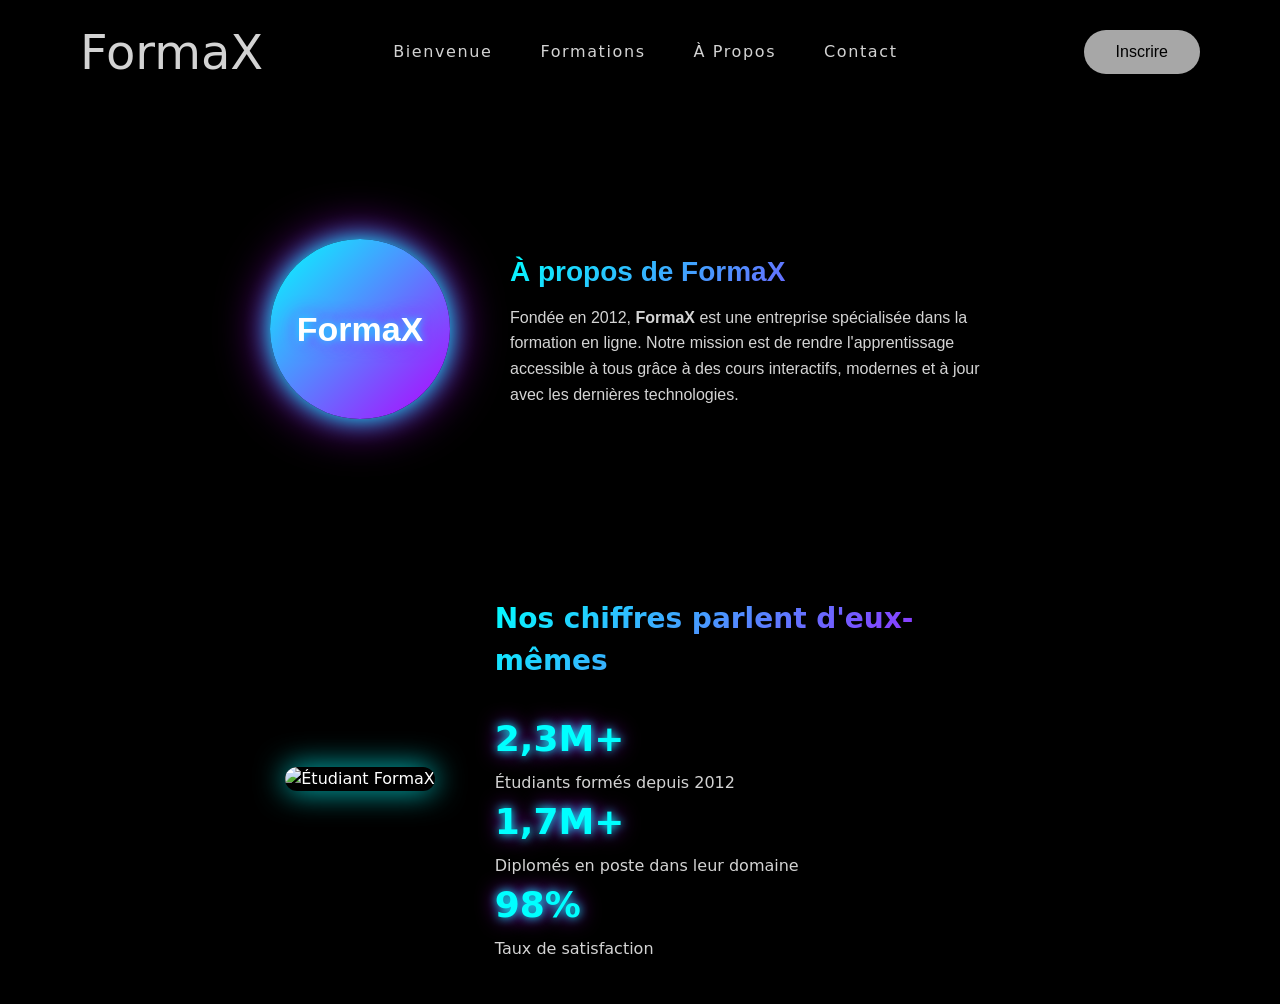
==== projet3final/aPropos.html @ 157f28b0 "first commit for this project" ====
<!DOCTYPE html>
<html lang="en">
<head>
    <meta charset="UTF-8">
    <meta name="viewport" content="width=device-width, initial-scale=1.0">
    <title>Document</title>
    <link rel="stylesheet" href="style.css">
    <link rel="stylesheet" href="style2.css">
    <link href="https://unpkg.com/aos@2.3.1/dist/aos.css" rel="stylesheet">
</head>
<body>
    <header>
        <h1 data-aos="fade-down" data-aos-duration="1500" class="logo">FormaX</h1>

        <nav>
            <a data-aos="fade-down" data-aos-duration="1500" href="Bienvenue.html">Bienvenue</a>
            <a data-aos="fade-down" data-aos-duration="2000" href="listeFormation.html">Formations</a>
            <a data-aos="fade-down" data-aos-duration="2500" href="aPropos.html">À Propos</a>
            <a data-aos="fade-down" data-aos-duration="3000" href="Contact.html">Contact</a>
        </nav>

        <button data-aos="fade-down" data-aos-duration="1500" class="btn-inscrire">Inscrire</button>
    </header>

    <section class="apropos" id="apropos">
        <div class="apropos-img">
            FormaX
        </div>

        <div data-aos="flip-left" data-aos-duration="1500" class="apropos-text">
            <h2>À propos de FormaX</h2>
            <p>Fondée en 2012, <strong>FormaX</strong> est une entreprise spécialisée dans la formation en ligne.  
        Notre mission est de rendre l'apprentissage accessible à tous grâce à des cours interactifs, modernes et à jour avec les dernières technologies.</p>
        </div>
    </section>

    <section class="stats-section">
        <div data-aos="fade-right" data-aos-duration="2000" class="stats-image">
            <img src="images/etudiants.jpg" alt="Étudiant FormaX">
        </div>
        
        <div data-aos="fade-up" data-aos-duration="2500" class="stats-info">
            <h2>Nos chiffres parlent d'eux-mêmes</h2>
            <div class="stats list">
                <div class="stat">
                    <h3>2,3M+</h3>
                    <p>Étudiants formés depuis 2012</p>
                </div>
                <div class="stat">
                    <h3>1,7M+</h3>
                    <p>Diplomés en poste dans leur domaine</p>
                </div>
                <div class="stat">
                    <h3>98%</h3>
                    <p>Taux de satisfaction</p>
                </div>
            </div>
        </div>


    </section>
    <script src="https://unpkg.com/aos@2.3.1/dist/aos.js"></script>
    <script>AOS.init();</script>
    <script src="javascript.js" ></script>
</body>
</html>
















<!--
<!DOCTYPE html>
<html lang="en">
<head>
    <meta charset="UTF-8">
    <meta name="viewport" content="width=device-width, initial-scale=1.0">
    <title>Document</title>
    <link rel="stylesheet" href="style.css">
</head>
<body>
    <main>
    <div class="contenu">
        <div data-aos="fade-zoom-in"
            data-aos-easing="ease-in-back"
            data-aos-delay="300"
            data-aos-offset="0" data-aos-duration="1500" class="tag-box">
            <div class="tag">Introducing &wedbar;</div>
        </div>

        <h1 data-aos="fade-zoom-in"
            data-aos-easing="ease-in-back"
            data-aos-delay="300"
            data-aos-offset="0" data-aos-duration="2000">EMAIL FOR<br>DEVELOPPERS</h1>
        <p data-aos="fade-zoom-in"
            data-aos-easing="ease-in-back"
            data-aos-delay="300"
            data-aos-offset="0" data-aos-duration="2500" class="description">
            the best way to reach humans instead of spam folder,
            deliver transactional and marketing emails at scale
        </p>
        <div data-aos="fade-zoom-in"
            data-aos-easing="ease-in-back"
            data-aos-delay="300"
            data-aos-offset="0" data-aos-duration="3000" class="buttons">
            <a href="#" class="button-get-started">Documentation</a>
            <a href="#" class="btn-signing-main">Get Started</a>
        </div>
    </div>
</main>

</body>
</html> -->
---- projet3final/style.css ----
/* Page CSS pour parametre commun entre les pages*/

* {
    margin: 0;
    padding: 0;
    box-sizing: border-box; /*Pour inclure padding et bordure avec element*/
    scroll-behavior: smooth;
}

body {
    font-family: system-ui, -apple-system, BlinkMacSystemFont, 'Segoe UI', Roboto, Oxygen, Ubuntu, Cantarell, 'Open Sans', 'Helvetica Neue', sans-serif;
    background-color: black;
    color: lightgray;
    min-height: 100vh; /*La page prend au moins tout la hauteur du screen */
    line-height: 1.5; /* Pour meilleur lecture, espace entre les lignes*/
}

/*effet ripple avec click sourris*/
.click-glow {
    position: absolute;
    width: 20px;
    height: 20px;
    background: cyan; 
    border-radius: 50%;
    pointer-events: none;
    transform: translate(-50%, -50%) scale(0); /*Pour mettre lanimation sur le centre du click*/
    animation: glowAnim 0.6s forwards; /*Pour ne pas que sa revient brusquement a letat initial, */
    box-shadow: 0 0 10px cyan, 0 0 20px #b400ff;
}

@keyframes glowAnim {
    to {
        transform: translate(-50%, -50%) scale(3);
        opacity: 0; /*pour disparaitre */
    }
}



.image-gradient {
    position: absolute;
    top: 0;
    right: 0;
    opacity: 0.5;
    z-index: -1; /*Garder l'image derriere les autres element*/
}

.layer-blur {
    height: 0;
    width: 30rem;
    position: absolute;
    top: 20%;
    right: 0;
    box-shadow: 0 0 700px 15px white;
    rotate: -30deg;
    z-index: -1;
}

.container {
    width: 100%;
    margin: 0 auto; /* Pour garder centrer, haut et bas 0, gauche et droite auto*/
    padding: 0 2rem;
    position: relative;
    overflow: hidden; /* Si le contenu depasse la largeur, il sera invisible*/
}

header {
    display: flex;
    justify-content: space-between;
    align-items: center;
    padding: 1rem 5rem;
    z-index: 999;
}

header h1{
    margin: 0;
    font-size: 3rem;
    font-weight: 300;
}

nav {
    display: flex;
    align-items: center; /* Aligne vertical par rapport a la boite flex*/
    gap: 3rem; /* Espace de 3rem entre chaque lien */
    margin-left: -5%;
}

nav a {
    font-size: 1rem;
    letter-spacing: 0.1rem;
    transition: color 0.2s ease;
    text-decoration: none;
    color: inherit; /*Prend la couleur du parent (dans ce cas le body)*/

}

nav a:hover {
    color: #a7a7a7;
}

.btn-inscrire {
    background-color: #a7a7a7;
    color: black;
    padding: 0.8rem 2rem;
    border-radius: 50px;
    border: none;
    font-size: 1rem;
    font-weight: 500;
    transition: background-color 0.2s ease;
    cursor: pointer;

}

.btn-inscrire:hover {
    background-color: white;
}

main {
    display: flex;
    align-items: center;
    justify-content: space-between;
    min-height: 100vh;
    padding: 0 5rem;
}

.content {

    flex: 1;
    max-width: 50%;
    /*
    max-width: 40rem;
    margin-left: 10%;
    z-index: 999;
    margin-bottom: 10%; */
}

.robot3d {
    flex: 1;
    height: 500px;
    border: none;
}

.tag-box {
    position: relative;
    width: 18rem;
    height: 2.5rem;
    border-radius: 50px;
    background: linear-gradient(to right, #656565, #7f42a7, #6600c5);
    background-size: 200%;
    animation: animationGradient 2.5s linear infinite;
    box-shadow: 0 0 15px rgba(255,255,255, 0.3);
}   

@keyframes animationGradient {
    to {
        background-position: 200%;
    }
}

.tag-box .tag{
    position: absolute;
    inset: 3px 3px 3px 3px;
    background-color: black;
    border-radius: 50px;
    display: flex;
    align-items: center;
    justify-content: center;
    transition: 0.5s ease;
    cursor: pointer;
}

.tag-box .tag:hover {
    color: #5300a0;
}

.content h1 {
    font-size: 4rem;
    font-weight: 600;
    letter-spacing: 0.1rem;
    margin: 2rem 0;
    line-height: 1.2;
}

.description {
    font-size: 1.2rem;
    letter-spacing: 0.05rem;
    max-width: 35rem;
    color: grey;

}

.buttons {
    display: flex;
    gap: 1rem;
    margin-top: 3rem;
}

.button-get-started {
    color: #5300a0;
    text-decoration: none;
    border: 1px solid #2a2a2a;
    padding: 0.7rem 1.2rem;
    border-radius: 50px;
    font-size: 1.2rem;
    font-weight: 600;
    letter-spacing: 0.1em;
    transition: background-color 0.2s ease;
}

.button-get-started:hover {
    background-color: #1a1a1a;
}

.buttons a {
    text-align: center;
    width: 190px;
}

.btn-signing-main {
    text-decoration: none;
    background-color: lightgray;
    color: black;
    padding: 0.6rem 2.5rem;
    border-radius: 50px;
    font-size: 1.2rem;
    font-weight: 600;
    letter-spacing: 0.1em;
    transition: background-color 0.2s ease;
}

.btn-signing-main:hover {
    background-color: gray;
}
/*
.move3d {
    position: absolute;
    top: 0;
    left: 0%;
}
*/


@media (max-width: 1300px){
    .content {
        margin-top: 85%;
    }

    
}



@media (max-width: 760px){
    header{
        padding: 1rem 0.1rem;
    }
    nav {
        display: none;
    }
    header h1{
        font-size: 2rem;
    }
    .btn-inscrire{
        padding: 0.6rem 1.5rem;
    }
    .content {
        margin-top: 25rem;
    }
    .move-3d{
        scale: 0.5;
        top: -25%;
        right: 0;

    }
    .content{
        max-width: 30rem;
        margin-left: 10%;
    }
    .tag-box {
        width: 12rem;
    }
    .contenu h1{
        font-size: 2.5rem;
    }
    .description{
        font-size: 1rem;
    }
    .button-get-started{
        font-size: 0.8rem;
        padding: 0.5rem 1.2rem;
    }
    .btn-signing-main{
        font-size: 0.8rem;
        padding: 0.8rem 2rem;
    }

}
---- projet3final/style2.css ----
/* Style général de la section À propos */
.apropos {
    display: flex;
    align-items: center;
    justify-content: center;
    gap: 60px;
    height: 50vh;
    padding: 80px 20px;
    color: white;
    font-family: "Poppins", sans-serif;
}

/* Cercle lumineux autour du logo */
.apropos-img {
    width: 180px;
    height: 180px;
    border-radius: 50%;
    background: linear-gradient(135deg, #00ffff, #b400ff);
    display: flex;
    justify-content: center;
    align-items: center;
    font-size: 34px;
    font-weight: bold;
    color: white;
    text-shadow: 0 0 10px #00ffff, 0 0 20px #b400ff;
    box-shadow: 0 0 25px #00ffff, 0 0 50px #b400ff;
    animation: glow 3s infinite alternate;
}

/* Animation du glow (respiration de lumière) */
@keyframes glow {
    from {
        box-shadow: 0 0 20px #00ffff, 0 0 40px #b400ff;
    }
    to {
        box-shadow: 0 0 40px #00ffff, 0 0 80px #b400ff;
    }
}

/* Texte à côté du logo */
.apropos-text {
    max-width: 500px;
    line-height: 1.6;
}

/* Titre avec effet dégradé */
.apropos-text h2 {
    margin-bottom: 10px;
    font-size: 28px;
    background: linear-gradient(135deg, #00ffff, #b400ff);
    -webkit-background-clip: text; /*Degrader a linterieur des lettre*/
    -webkit-text-fill-color: transparent; /*Couleur texte transparent pour couleur du fond apparait*/
}

/* Paragraphe */
.apropos-text p {
    color: #d4d4d4;
    font-size: 16px;
}


.stats-section {
    display: flex;
    align-items: center;
    justify-content: center;
    height: 50vh;
    color: white;
    padding: 40px;
    gap: 60px;
}

.stats-image img {
    width: 420px;
    height: auto;
    border-radius: 20px;
    box-shadow: 0 0 30px rgba(0, 255, 255, 0.8);
    transition: transform 0.4s ease;
}

.stats-image img:hover {
    transform: scale(1.05);
}

.stats-info {
    max-width: 500px;
}

.stats-info h2 {
    font-size: 28px;
    margin-bottom: 30px;
    background: linear-gradient(135deg, #00ffff, #b400ff);
    -webkit-background-clip: text;
    -webkit-text-fill-color: transparent;
}


.stats-list {
    display: flex;
    flex-direction: column;
    gap: 20px;
}

.stat h3 {
    font-size: 36px;
    font-weight: bold;
    color: #00ffff;
    margin: 0;
    text-shadow: 0 0 10px #00ffff, 0 0 20px #b400ff;
}

.stat p {
    color: lightgray;
    font-size: 16px;
    margin: 5px 0 0;
}

#formation {
    margin-bottom: 180px;
}

.formation h2 {
    margin-bottom: 4rem;
}

.formation-container {
    display: grid;
    grid-template-columns: repeat(3,1fr);
    align-items: center;
    gap: 2.5rem;
    padding: 2rem;
}

.formation-container .formation-box {
    position: relative;
    border-radius: 2rem;
    box-shadow: 0 0 1rem cyan;
    overflow: hidden;
    display: flex;
}

.formation-box img {
    width: 100%;
    height: 200px;
    object-fit: cover;
    border-radius: 2rem;
}

.formation-box img {
    width: 100%;
    transition: .5s ease;
}

.formation-box img:hover {
    transform: scale(1.1);
}

.formation-box .formation-layer {
    position: absolute;
    bottom: 0;
    left: 0;
    width: 100%;
    height: 100%;
    background: linear-gradient(rgba(0, 0, 0, .08), cyan);
    display: flex;
    justify-content: center;
    align-items: center;
    flex-direction: column;
    text-align: center;
    padding: 0 4rem;
    transform: translateY(100%);
    transition: .5s ease;
}

.formation-box:hover .formation-layer {
    transform: translateY(0);

}


.formation-layer h4{
    font-size: 2.2rem;
}

.formation-layer p {
    font-size: 1.3rem;
    margin: .3rem  0 1rem;

}

.formation-layer h4, .formation-layer p {
    color: #ff7f50;
    text-shadow: 0 0 5px #00ffff, 0 0 10px #b400ff;
}


.formation-layer a {
    display: inline-flex;
    justify-content: center;
    align-items: center;
    width: 5 rem;
    height: 5rem;
    border-radius: 50%;
    margin-top: -1rem;
}

.formation-layer a i {
    font-size: 1.6rem;
}

.contact {
    text-align: center;
    padding: 5rem 2rem;
}

.contact h2 {
    font-size: 2.5rem;
    margin-bottom: 3rem;
    color: cyan;
    text-shadow: 0 0 10px cyan, 0 0 20px rgba(180, 0, 255, 0.6);
}

.contact form {
    max-width: 70rem;
    margin: 1rem auto;
    text-align: center;
    margin-bottom: 3rem;
}

.contact form .input-box {
    display: flex;
    justify-content: space-between;
    flex-wrap: wrap;
}

.contact form .input-box input, .contact form textarea {
    width: 100%;
    padding: 1.5rem;
    font-size: 1.6rem;
    color: lightslategrey;
    background-color: rgb(55, 70, 85);
    border-radius: .8rem;
    margin: .7rem 0;
}

.contact form .input-box input {
    width: 49%;

}

.contact form textarea {
    resize: none;
}

.contact form #btn-contact {
    margin-top: 2rem;
    cursor: pointer;
    padding: 1rem 2.8rem;
    background: cyan;
    box-shadow: 0 0 1rem cyan;
    font-size: 1.6rem;
    letter-spacing: .1rem;
    font-weight: 600;
    color: rgb(15, 16, 30);
}
---- projet3final/style.css ----
/* Page CSS pour parametre commun entre les pages*/

* {
    margin: 0;
    padding: 0;
    box-sizing: border-box; /*Pour inclure padding et bordure avec element*/
    scroll-behavior: smooth;
}

body {
    font-family: system-ui, -apple-system, BlinkMacSystemFont, 'Segoe UI', Roboto, Oxygen, Ubuntu, Cantarell, 'Open Sans', 'Helvetica Neue', sans-serif;
    background-color: black;
    color: lightgray;
    min-height: 100vh; /*La page prend au moins tout la hauteur du screen */
    line-height: 1.5; /* Pour meilleur lecture, espace entre les lignes*/
}

/*effet ripple avec click sourris*/
.click-glow {
    position: absolute;
    width: 20px;
    height: 20px;
    background: cyan; 
    border-radius: 50%;
    pointer-events: none;
    transform: translate(-50%, -50%) scale(0); /*Pour mettre lanimation sur le centre du click*/
    animation: glowAnim 0.6s forwards; /*Pour ne pas que sa revient brusquement a letat initial, */
    box-shadow: 0 0 10px cyan, 0 0 20px #b400ff;
}

@keyframes glowAnim {
    to {
        transform: translate(-50%, -50%) scale(3);
        opacity: 0; /*pour disparaitre */
    }
}



.image-gradient {
    position: absolute;
    top: 0;
    right: 0;
    opacity: 0.5;
    z-index: -1; /*Garder l'image derriere les autres element*/
}

.layer-blur {
    height: 0;
    width: 30rem;
    position: absolute;
    top: 20%;
    right: 0;
    box-shadow: 0 0 700px 15px white;
    rotate: -30deg;
    z-index: -1;
}

.container {
    width: 100%;
    margin: 0 auto; /* Pour garder centrer, haut et bas 0, gauche et droite auto*/
    padding: 0 2rem;
    position: relative;
    overflow: hidden; /* Si le contenu depasse la largeur, il sera invisible*/
}

header {
    display: flex;
    justify-content: space-between;
    align-items: center;
    padding: 1rem 5rem;
    z-index: 999;
}

header h1{
    margin: 0;
    font-size: 3rem;
    font-weight: 300;
}

nav {
    display: flex;
    align-items: center; /* Aligne vertical par rapport a la boite flex*/
    gap: 3rem; /* Espace de 3rem entre chaque lien */
    margin-left: -5%;
}

nav a {
    font-size: 1rem;
    letter-spacing: 0.1rem;
    transition: color 0.2s ease;
    text-decoration: none;
    color: inherit; /*Prend la couleur du parent (dans ce cas le body)*/

}

nav a:hover {
    color: #a7a7a7;
}

.btn-inscrire {
    background-color: #a7a7a7;
    color: black;
    padding: 0.8rem 2rem;
    border-radius: 50px;
    border: none;
    font-size: 1rem;
    font-weight: 500;
    transition: background-color 0.2s ease;
    cursor: pointer;

}

.btn-inscrire:hover {
    background-color: white;
}

main {
    display: flex;
    align-items: center;
    justify-content: space-between;
    min-height: 100vh;
    padding: 0 5rem;
}

.content {

    flex: 1;
    max-width: 50%;
    /*
    max-width: 40rem;
    margin-left: 10%;
    z-index: 999;
    margin-bottom: 10%; */
}

.robot3d {
    flex: 1;
    height: 500px;
    border: none;
}

.tag-box {
    position: relative;
    width: 18rem;
    height: 2.5rem;
    border-radius: 50px;
    background: linear-gradient(to right, #656565, #7f42a7, #6600c5);
    background-size: 200%;
    animation: animationGradient 2.5s linear infinite;
    box-shadow: 0 0 15px rgba(255,255,255, 0.3);
}   

@keyframes animationGradient {
    to {
        background-position: 200%;
    }
}

.tag-box .tag{
    position: absolute;
    inset: 3px 3px 3px 3px;
    background-color: black;
    border-radius: 50px;
    display: flex;
    align-items: center;
    justify-content: center;
    transition: 0.5s ease;
    cursor: pointer;
}

.tag-box .tag:hover {
    color: #5300a0;
}

.content h1 {
    font-size: 4rem;
    font-weight: 600;
    letter-spacing: 0.1rem;
    margin: 2rem 0;
    line-height: 1.2;
}

.description {
    font-size: 1.2rem;
    letter-spacing: 0.05rem;
    max-width: 35rem;
    color: grey;

}

.buttons {
    display: flex;
    gap: 1rem;
    margin-top: 3rem;
}

.button-get-started {
    color: #5300a0;
    text-decoration: none;
    border: 1px solid #2a2a2a;
    padding: 0.7rem 1.2rem;
    border-radius: 50px;
    font-size: 1.2rem;
    font-weight: 600;
    letter-spacing: 0.1em;
    transition: background-color 0.2s ease;
}

.button-get-started:hover {
    background-color: #1a1a1a;
}

.buttons a {
    text-align: center;
    width: 190px;
}

.btn-signing-main {
    text-decoration: none;
    background-color: lightgray;
    color: black;
    padding: 0.6rem 2.5rem;
    border-radius: 50px;
    font-size: 1.2rem;
    font-weight: 600;
    letter-spacing: 0.1em;
    transition: background-color 0.2s ease;
}

.btn-signing-main:hover {
    background-color: gray;
}
/*
.move3d {
    position: absolute;
    top: 0;
    left: 0%;
}
*/


@media (max-width: 1300px){
    .content {
        margin-top: 85%;
    }

    
}



@media (max-width: 760px){
    header{
        padding: 1rem 0.1rem;
    }
    nav {
        display: none;
    }
    header h1{
        font-size: 2rem;
    }
    .btn-inscrire{
        padding: 0.6rem 1.5rem;
    }
    .content {
        margin-top: 25rem;
    }
    .move-3d{
        scale: 0.5;
        top: -25%;
        right: 0;

    }
    .content{
        max-width: 30rem;
        margin-left: 10%;
    }
    .tag-box {
        width: 12rem;
    }
    .contenu h1{
        font-size: 2.5rem;
    }
    .description{
        font-size: 1rem;
    }
    .button-get-started{
        font-size: 0.8rem;
        padding: 0.5rem 1.2rem;
    }
    .btn-signing-main{
        font-size: 0.8rem;
        padding: 0.8rem 2rem;
    }

}
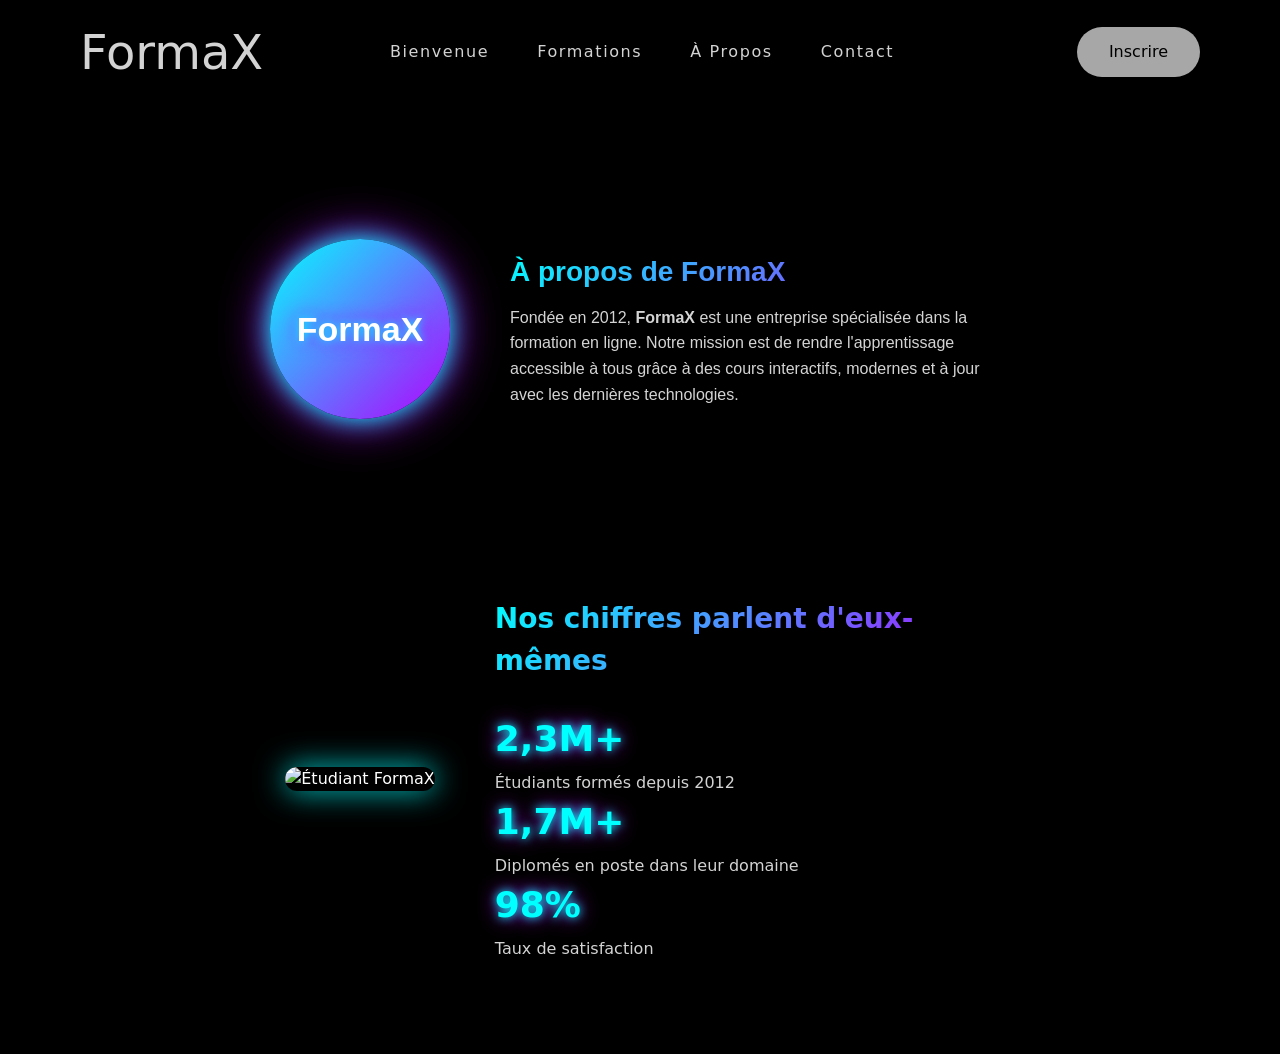
==== commit fc1c21e1: "complete details course final touch" ====
--- a/projet3final/aPropos.html
+++ b/projet3final/aPropos.html
@@ -19,7 +19,13 @@
             <a data-aos="fade-down" data-aos-duration="3000" href="Contact.html">Contact</a>
         </nav>
 
-        <button data-aos="fade-down" data-aos-duration="1500" class="btn-inscrire">Inscrire</button>
+                <a
+          data-aos="fade-down"
+          data-aos-duration="1500"
+          href="Contact.html"
+          class="btn-inscrire"
+          >Inscrire</a
+        >
     </header>
 
     <section class="apropos" id="apropos">
--- a/projet3final/style.css
+++ b/projet3final/style.css
@@ -5,6 +5,11 @@
     padding: 0;
     box-sizing: border-box; /*Pour inclure padding et bordure avec element*/
     scroll-behavior: smooth;
+}
+
+spline-viewer {
+    will-change: transform;
+    transform: translateZ(0);
 }
 
 body {
@@ -51,7 +56,7 @@
     position: absolute;
     top: 20%;
     right: 0;
-    box-shadow: 0 0 700px 15px white;
+    box-shadow: 0 0 200px 12px white;
     rotate: -30deg;
     z-index: -1;
 }
@@ -61,7 +66,8 @@
     margin: 0 auto; /* Pour garder centrer, haut et bas 0, gauche et droite auto*/
     padding: 0 2rem;
     position: relative;
-    overflow: hidden; /* Si le contenu depasse la largeur, il sera invisible*/
+    overflow-x: hidden; /* Si le contenu depasse la largeur, il sera invisible*/
+    overflow-y: visible;
 }
 
 header {
@@ -76,6 +82,12 @@
     margin: 0;
     font-size: 3rem;
     font-weight: 300;
+}
+
+.logo-link {
+    color: inherit;
+    text-decoration: none;
+    display: inline-block;
 }
 
 nav {
@@ -108,11 +120,16 @@
     font-weight: 500;
     transition: background-color 0.2s ease;
     cursor: pointer;
-
+    text-decoration: none;
+    display: inline-block;
 }
 
 .btn-inscrire:hover {
     background-color: white;
+}
+
+spline-viewer {
+  pointer-events: none; /* allow mouse wheel to scroll page */
 }
 
 main {
--- a/projet3final/style2.css
+++ b/projet3final/style2.css
@@ -26,6 +26,12 @@
     box-shadow: 0 0 25px #00ffff, 0 0 50px #b400ff;
     animation: glow 3s infinite alternate;
 }
+
+spline-viewer {
+    will-change: transform;
+    transform: translateZ(0);
+}
+
 
 /* Animation du glow (respiration de lumière) */
 @keyframes glow {
@@ -67,6 +73,7 @@
     color: white;
     padding: 40px;
     gap: 60px;
+    margin-bottom: 50px;
 }
 
 .stats-image img {
@@ -143,6 +150,7 @@
     height: 200px;
     object-fit: cover;
     border-radius: 2rem;
+    display: block;
 }
 
 .formation-box img {
@@ -162,11 +170,13 @@
     height: 100%;
     background: linear-gradient(rgba(0, 0, 0, .08), cyan);
     display: flex;
-    justify-content: center;
+    justify-content: flex-start;
     align-items: center;
     flex-direction: column;
     text-align: center;
-    padding: 0 4rem;
+    padding: 1rem 1.5rem 1.2rem;
+    gap: 0.5rem;
+    overflow: hidden;
     transform: translateY(100%);
     transition: .5s ease;
 }
@@ -178,12 +188,19 @@
 
 
 .formation-layer h4{
-    font-size: 2.2rem;
+    font-size: 1.6rem;
+    line-height: 1.15;
+    margin: 0;
+    word-break: break-word;
+    hyphens: auto;
 }
 
 .formation-layer p {
-    font-size: 1.3rem;
-    margin: .3rem  0 1rem;
+    font-size: 1rem;
+    line-height: 1.3;
+    margin: 0;
+    max-height: 3.9rem;
+    overflow: hidden;
 
 }
 
@@ -197,14 +214,245 @@
     display: inline-flex;
     justify-content: center;
     align-items: center;
-    width: 5 rem;
-    height: 5rem;
+    width: 3.0rem;
+    height: 3.0rem;
     border-radius: 50%;
-    margin-top: -1rem;
+    margin-top: 0.3rem;
+    flex: 0 0 auto;
+    color: white;
+    background: rgba(0, 0, 0, 0.35);
+    border: 1px solid rgba(255, 255, 255, 0.4);
 }
 
 .formation-layer a i {
-    font-size: 1.6rem;
+    font-size: 1.2rem;
+}
+
+/* Formation detail pages */
+.formation-detail {
+    padding: 5rem 2rem 7rem;
+}
+
+.detail-back {
+    max-width: 1100px;
+    margin: 0 auto 2rem;
+}
+
+.back-link {
+    display: inline-flex;
+    align-items: center;
+    gap: 0.6rem;
+    color: cyan;
+    text-decoration: none;
+    font-weight: 600;
+    letter-spacing: 0.05em;
+}
+
+.back-link:hover {
+    color: #a7a7a7;
+}
+
+.detail-hero {
+    max-width: 1100px;
+    margin: 0 auto 3rem;
+    display: grid;
+    grid-template-columns: 1.1fr 0.9fr;
+    gap: 2.5rem;
+    align-items: center;
+}
+
+.detail-badge {
+    display: inline-flex;
+    align-items: center;
+    padding: 0.3rem 0.8rem;
+    border-radius: 999px;
+    font-size: 0.85rem;
+    text-transform: uppercase;
+    letter-spacing: 0.15em;
+    color: #00ffff;
+    border: 1px solid rgba(0, 255, 255, 0.4);
+    background: rgba(0, 0, 0, 0.4);
+}
+
+.detail-copy h1 {
+    margin: 1rem 0 0.8rem;
+    font-size: 3.2rem;
+    line-height: 1.1;
+    background: linear-gradient(135deg, #00ffff, #b400ff);
+    -webkit-background-clip: text;
+    -webkit-text-fill-color: transparent;
+}
+
+.detail-lead {
+    font-size: 1.1rem;
+    color: #d4d4d4;
+    max-width: 32rem;
+}
+
+.detail-actions {
+    display: flex;
+    gap: 1rem;
+    flex-wrap: wrap;
+    margin-top: 1.8rem;
+}
+
+.detail-media {
+    display: grid;
+    gap: 1.2rem;
+}
+
+.detail-image {
+    width: 100%;
+    height: auto;
+    border-radius: 1.6rem;
+    border: 1px solid rgba(0, 255, 255, 0.3);
+    box-shadow: 0 0 30px rgba(0, 255, 255, 0.25);
+}
+
+.detail-info {
+    display: grid;
+    grid-template-columns: repeat(2, 1fr);
+    gap: 1rem;
+}
+
+.detail-card {
+    padding: 1.1rem 1.2rem;
+    border-radius: 1.2rem;
+    background: linear-gradient(180deg, rgba(0, 0, 0, 0.6), rgba(0, 0, 0, 0.85)) padding-box,
+        linear-gradient(135deg, rgba(0, 255, 255, 0.5), rgba(180, 0, 255, 0.5)) border-box;
+    border: 1px solid transparent;
+    box-shadow: 0 0 20px rgba(0, 255, 255, 0.15);
+}
+
+.detail-card h3 {
+    font-size: 0.85rem;
+    letter-spacing: 0.2em;
+    text-transform: uppercase;
+    color: #9ad9ff;
+    margin-bottom: 0.4rem;
+}
+
+.detail-card p {
+    color: #f0f0f0;
+    font-size: 1rem;
+    margin: 0;
+}
+
+.detail-card strong {
+    color: cyan;
+}
+
+.detail-sections {
+    max-width: 1100px;
+    margin: 0 auto;
+    display: grid;
+    grid-template-columns: repeat(2, 1fr);
+    gap: 2rem;
+}
+
+.detail-panel {
+    padding: 1.6rem 1.8rem;
+    border-radius: 1.4rem;
+    background: rgba(8, 8, 20, 0.6);
+    border: 1px solid rgba(0, 255, 255, 0.2);
+    box-shadow: 0 0 20px rgba(180, 0, 255, 0.12);
+}
+
+.detail-panel h2 {
+    font-size: 1.5rem;
+    margin-bottom: 1rem;
+    color: #00ffff;
+    text-shadow: 0 0 10px rgba(0, 255, 255, 0.4);
+}
+
+.detail-panel ul {
+    list-style: none;
+    padding: 0;
+    margin: 0;
+    display: grid;
+    gap: 0.6rem;
+}
+
+.detail-panel li {
+    background: rgba(0, 0, 0, 0.4);
+    border: 1px solid rgba(255, 255, 255, 0.08);
+    padding: 0.7rem 0.9rem;
+    border-radius: 0.9rem;
+    color: #e3e3e3;
+    font-size: 0.95rem;
+}
+
+.detail-panel .accent {
+    color: #ff7f50;
+}
+
+.detail-summary {
+    max-width: 1100px;
+    margin: 2.5rem auto 0;
+    display: grid;
+    grid-template-columns: repeat(3, 1fr);
+    gap: 1.5rem;
+}
+
+.summary-card {
+    padding: 1.3rem 1.5rem;
+    border-radius: 1.2rem;
+    background: rgba(0, 0, 0, 0.6);
+    border: 1px solid rgba(0, 255, 255, 0.2);
+}
+
+.summary-card h3 {
+    font-size: 1.1rem;
+    color: #00ffff;
+    margin-bottom: 0.5rem;
+}
+
+.summary-card p {
+    font-size: 0.95rem;
+    color: #d4d4d4;
+    margin: 0;
+}
+
+.detail-footer {
+    max-width: 1100px;
+    margin: 2.5rem auto 0;
+    padding: 1.6rem 2rem;
+    border-radius: 1.4rem;
+    background: rgba(0, 0, 0, 0.6);
+    border: 1px solid rgba(0, 255, 255, 0.2);
+    display: flex;
+    justify-content: space-between;
+    align-items: center;
+    gap: 1.5rem;
+}
+
+.detail-footer strong {
+    color: #ff7f50;
+}
+
+@media (max-width: 1000px) {
+    .detail-hero {
+        grid-template-columns: 1fr;
+    }
+    .detail-sections {
+        grid-template-columns: 1fr;
+    }
+    .detail-summary {
+        grid-template-columns: 1fr;
+    }
+    .detail-footer {
+        flex-direction: column;
+        align-items: flex-start;
+    }
+}
+
+@media (max-width: 700px) {
+    .detail-copy h1 {
+        font-size: 2.4rem;
+    }
+    .detail-info {
+        grid-template-columns: 1fr;
+    }
 }
 
 .contact {
@@ -261,4 +509,4 @@
     letter-spacing: .1rem;
     font-weight: 600;
     color: rgb(15, 16, 30);
-}+}
--- a/projet3final/style.css
+++ b/projet3final/style.css
@@ -5,6 +5,11 @@
     padding: 0;
     box-sizing: border-box; /*Pour inclure padding et bordure avec element*/
     scroll-behavior: smooth;
+}
+
+spline-viewer {
+    will-change: transform;
+    transform: translateZ(0);
 }
 
 body {
@@ -51,7 +56,7 @@
     position: absolute;
     top: 20%;
     right: 0;
-    box-shadow: 0 0 700px 15px white;
+    box-shadow: 0 0 200px 12px white;
     rotate: -30deg;
     z-index: -1;
 }
@@ -61,7 +66,8 @@
     margin: 0 auto; /* Pour garder centrer, haut et bas 0, gauche et droite auto*/
     padding: 0 2rem;
     position: relative;
-    overflow: hidden; /* Si le contenu depasse la largeur, il sera invisible*/
+    overflow-x: hidden; /* Si le contenu depasse la largeur, il sera invisible*/
+    overflow-y: visible;
 }
 
 header {
@@ -76,6 +82,12 @@
     margin: 0;
     font-size: 3rem;
     font-weight: 300;
+}
+
+.logo-link {
+    color: inherit;
+    text-decoration: none;
+    display: inline-block;
 }
 
 nav {
@@ -108,11 +120,16 @@
     font-weight: 500;
     transition: background-color 0.2s ease;
     cursor: pointer;
-
+    text-decoration: none;
+    display: inline-block;
 }
 
 .btn-inscrire:hover {
     background-color: white;
+}
+
+spline-viewer {
+  pointer-events: none; /* allow mouse wheel to scroll page */
 }
 
 main {
